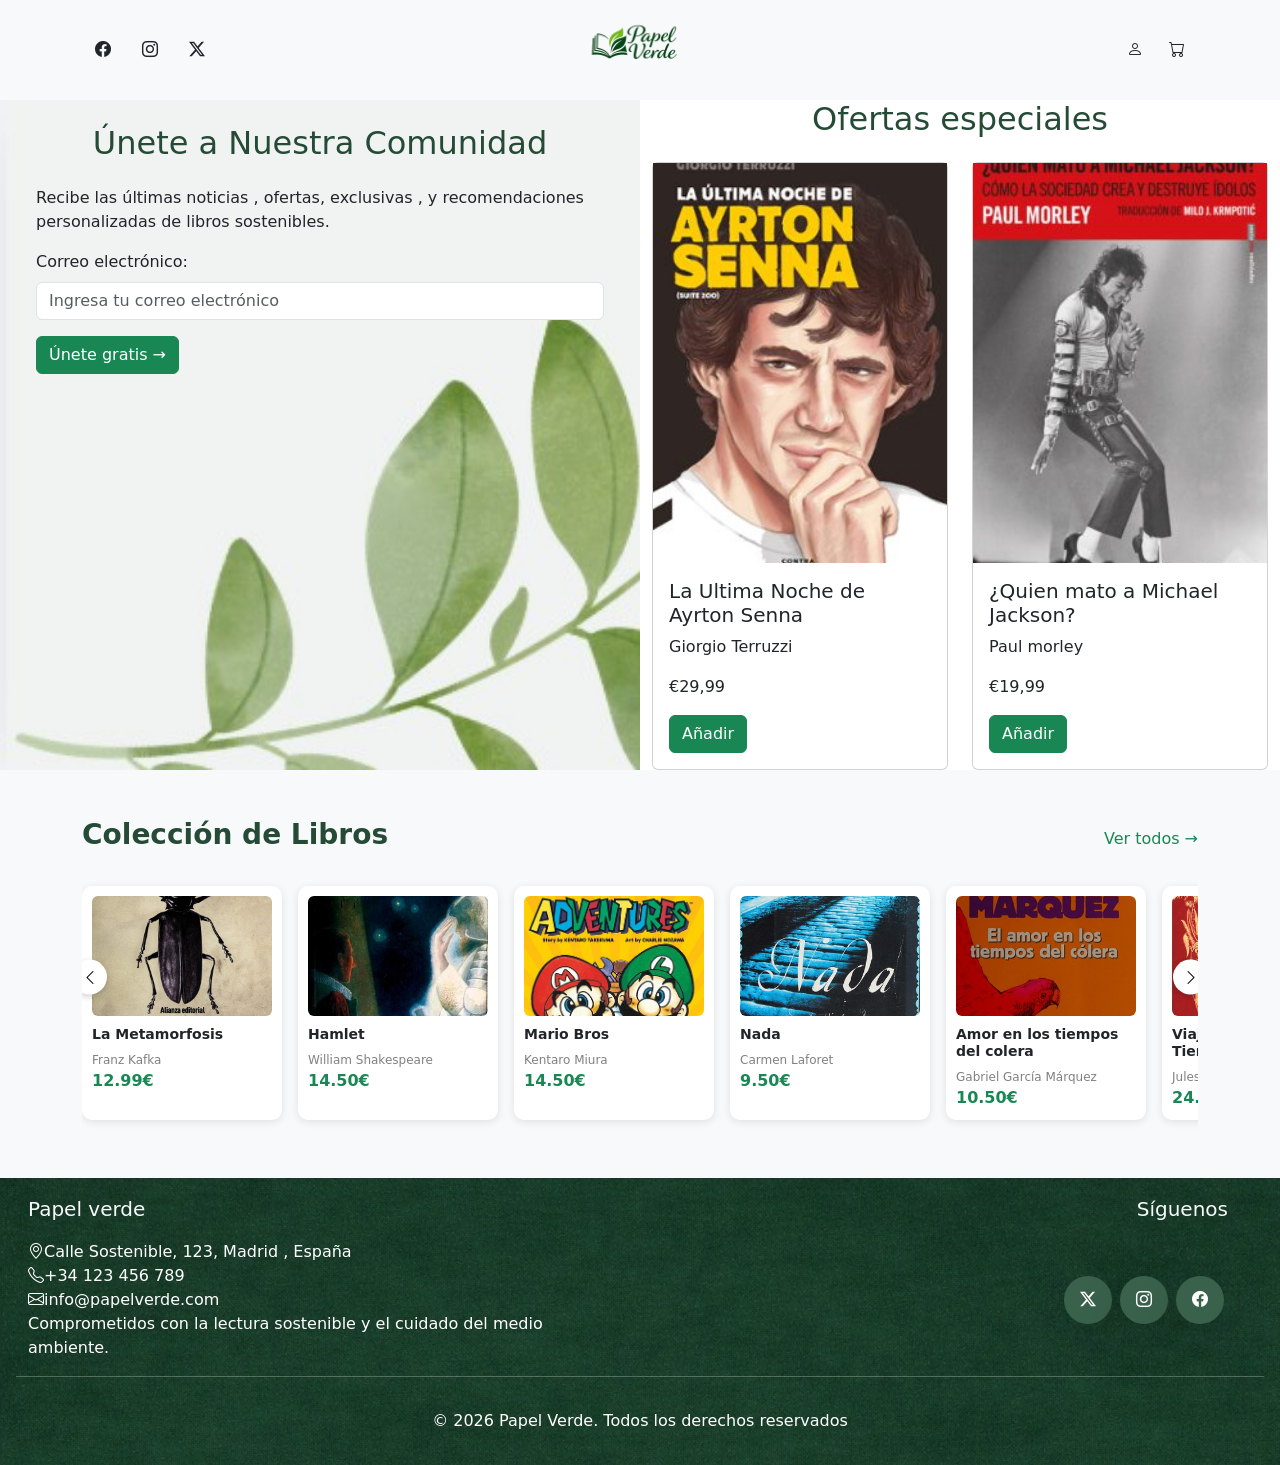
==== SPRINT_1/index.html @ bc1d5c81 "feat : reorganización Carpetas" ====
<!DOCTYPE html>
<html lang="en">
<head>
    <meta charset="UTF-8">
    <meta name="viewport" content="width=device-width, initial-scale=1.0">
    <title>Papel Verde</title>
    <link rel="icon"type="image/png" href="img/imgPapelVerde/Logoico.ico">
    <!-- Links a Boostrap-->
    <link rel="stylesheet" href="css/style.css">
    <link rel="stylesheet" href="https://cdn.jsdelivr.net/npm/bootstrap-icons@1.13.1/font/bootstrap-icons.min.css">
    <link href="https://cdn.jsdelivr.net/npm/bootstrap@5.3.8/dist/css/bootstrap.min.css" rel="stylesheet" integrity="sha384-sRIl4kxILFvY47J16cr9ZwB07vP4J8+LH7qKQnuqkuIAvNWLzeN8tE5YBujZqJLB" crossorigin="anonymous">
</head>
<body class="bg-light">

    <!-- Header  -->
    <header class="bg-light">
        <div class="container">
            <div class="row align-items-center">
                
                <div class="col-xl-3 col-4">
                    <button class="btn bi bi-facebook"></button>
                    <button class="btn bi bi-instagram"></button>
                    <button class="btn bi bi-twitter-x"></button>
                </div>
                
                <div class="col-xl-6 col-4 d-flex justify-content-center">
                    <img src="img/imgPapelVerde/Logotipo1.png" class="img-fluid" style="max-width: 150px;" alt="Logo de Papel Verde">
                </div>

                <div class="col-xl-3 col-4 d-flex justify-content-end">
                    <button class="btn bi bi-person"></button>
                    <button class="btn bi bi-cart"></button>
                </div>
                
            </div>
        </div>
    </header>

     <!-- Section -->
    <section class ="container-fluid bg-white">

        
       <div class="row justify-content-center"> 

            <!-- Formulario de suscripción -->
            
            <div class="col-12 col-xl-6 Formulario justify-content-center align-items-center " style="background-image: url(img/fondoFormu.jpg); background-size: cover;">
                <div class="m-4">
                    <h2 class="text-center mb-4" style="color: #254B36;">Únete a Nuestra Comunidad</h2>
                    <p>Recibe las últimas noticias , ofertas, exclusivas , y recomendaciones personalizadas de libros sostenibles.</p>
                    <form>
                        <div class="mb-3">
                            <label for="email" class="form-label">Correo electrónico:</label>
                            <input type="email" class="form-control w-60" id="email" placeholder="Ingresa tu correo electrónico">
                        </div>
                    
                        <button type="submit" class="btn btn-success">Únete gratis → </button>
                    </form>
                </div>
                
            </div>

            <!-- Ofertas especiales -->
            <div class="Ofertas col-12 col-xl-6">

                <h2 class="text-center mb-4 " style="color: #254B36;" >Ofertas especiales</h2>

                
                <div class="articulos row justify-content-between">
                    
                        <div class="Senna col-6">
                            <div class="card">
                                <div style="background-image: url(img/senna.webp); height: 400px; background-size: cover; background-position: center;"></div>
                                <div class="card-body">
                                    <h5 class="card-title">La Ultima Noche de Ayrton Senna</h5>
                                    <p class="card-text">Giorgio Terruzzi</p>
                                    <p class="prize-text">€29,99</p>
                                    <a href="#" class="btn btn-success">Añadir</a>
                                </div>
                            </div>
                        </div>

                        <div class="Michael col-6">
                            <div class="card" >
                                <div style="background-image: url(img/michael.webp); height: 400px; background-size: cover; background-position: center;"></div>                                <div class="card-body">
                                    <h5 class="card-title">¿Quien mato a Michael Jackson?</h5>
                                    <p class="card-text">Paul morley</p>
                                    <p class="prize-text">€19,99</p>
                                    <a href="#" class="btn btn-success">Añadir</a>
                                </div>
                            </div>
                        </div>
                </div>
                
            </div>
       </div>

    </section>

<section class="container my-5">
  <div class="d-flex justify-content-between align-items-center mb-3">
    <h3 class="fw-bold " style="color: #254B36;">Colección de Libros</h3>
    <a href="#" class="text-success text-decoration-none">Ver todos →</a>
  </div>

  <div class="carousel-container position-relative">
    
    <button class="carousel-btn left" id="prevBtn">
      <i class="bi bi-chevron-left"></i>
    </button>

    <div class="carousel-track" id="carouselTrack">
      
      <!-- CARD -->
      <div class="book-card">
        <img src="img/kafka.webp" alt="">
        <h6>La Metamorfosis</h6>
        <p>Franz Kafka</p>
        <span>12.99€</span>
      </div>

      <div class="book-card">
        <img src="img/ws1.jpg" alt="">
        <h6>Hamlet</h6>
        <p>William Shakespeare</p>
        <span>14.50€</span>
      </div>

        <div class="book-card">
        <img src="img/kentaro.jpg" alt="">
        <h6>Mario Bros</h6>
        <p>Kentaro Miura</p>
        <span>14.50€</span>
      </div>

      
        <div class="book-card">
        <img src="img/cnada.jpg" alt="">
        <h6>Nada</h6>
        <p>Carmen Laforet</p>
        <span>9.50€</span>
      </div>

      
        <div class="book-card">
        <img src="img/gabo1.jpg" alt="">
        <h6>Amor en los tiempos del colera</h6>
        <p>Gabriel García Márquez</p>
        <span>10.50€</span>
      </div>


        <div class="book-card">
        <img src="img/jv1.jpg" alt="">
        <h6>Viaje al centro de la Tierra</h6>
        <p>Jules Verne</p>
        <span>24.50€</span>
      </div>

      
        <div class="book-card">
        <img src="img/marpz.jpg" alt="">
        <h6>Der pate </h6>
        <p>Mario</p>
        <span>4.50€</span>
      </div>

      
        <div class="book-card">
        <img src="img/hailmarry.webp" alt="">
        <h6>Proyecto Salvación </h6>
        <p>Andy Weir</p>
        <span>10.50€</span>
      </div>

      
    </div>

    <button class="carousel-btn right" id="nextBtn">
      <i class="bi bi-chevron-right"></i>
    </button>

  </div>
</section>

<!-- FOOTER  -->

<footer class="container-fluid p-2" style='background-image: url("img/bg-footer.jpeg")'>
    
    <div class="row m-2">
        <div class="col-xl-6 col-12">
            <p class="text-bold text-light fs-5">Papel verde</p>
            <span><i class="bi bi-geo-alt"></i>Calle Sostenible, 123, Madrid , España</span>
            <br>
            <span><i class="bi bi-telephone"></i>+34 123 456 789</span>
            <br>
            <span><i class="bi bi-envelope"></i>info@papelverde.com</span>
        
            <p>Comprometidos con la lectura sostenible y el cuidado del medio ambiente.</p>
           
        </div>

        <div class="row col-xl-6 col-12">
            <div class="text-end d-xl-block d-none">
                <span class="text-light text-end fs-5"> Síguenos</span>
            </div>
            <!-- Redes sociales  -->
            <div class="col-xl-12 col-12 d-xl-flex d-none justify-content-end">
                <a href="https://www.twitter.com"><button class="btn-social rounded-circle shadow-lg bi bi-twitter-x mx-1"></button></a>
                <a href="https://www.instagram.com"><button class="btn-social rounded-circle shadow-lg bi bi-instagram mx-1"></button></a>
                <a href="https://www.facebook.com"><button class="btn-social rounded-circle shadow-lg bi bi-facebook mx-1"></button></a>
            </div>

            <!-- Redes sociales para móvil -->
            <div class="col-xl-12 col-12 d-xl-none d-flex justify-content-center mb-3">
                <a href="https://www.twitter.com"><button class="btn-social rounded-circle shadow-lg bi bi-twitter-x mx-1"></button></a>
                <a href="https://www.instagram.com"><button class="btn-social rounded-circle shadow-lg bi bi-instagram mx-1"></button></a>
                <a href="https://www.facebook.com"><button class="btn-social rounded-circle shadow-lg bi bi-facebook mx-1"></button></a>
            </div>

        </div>

        <!-- Línea divisoria -->
        <hr class="d-xl-block d-none">
        <div class="col-12 my-3 text-center">
            <span>© 2026 Papel Verde. Todos los derechos reservados</span>
        </div>
    </div> 
</footer>



<!-- Carrusel de libros Script con JavaScript -->
<script type="module">
  import { initCarousel } from './js/carousel.js';
  initCarousel();
</script>




<script src="https://cdn.jsdelivr.net/npm/bootstrap@5.3.8/dist/js/bootstrap.bundle.min.js" integrity="sha384-FKyoEForCGlyvwx9Hj09JcYn3nv7wiPVlz7YYwJrWVcXK/BmnVDxM+D2scQbITxI" crossorigin="anonymous"></script>
</body>
</html>
---- SPRINT_1/css/style.css ----
.carousel-container {
  overflow: hidden;
}

.carousel-track {
  display: flex;
  gap: 16px;
  overflow-x: auto;
  scroll-behavior: smooth;
  padding: 10px 0;
}

/* ocultar scrollbar */
.carousel-track::-webkit-scrollbar {
  display: none;
}

.book-card {
  min-width: 200px;
  max-width: 200px;
  background: #fff;
  border-radius: 10px;
  padding: 10px;
  flex: 0 0 auto;
  box-shadow: 0 2px 8px rgba(0,0,0,0.1);
}

.book-card img {
  width: 100%;
  height: 120px;
  object-fit: cover;
  border-radius: 6px;
}

.book-card h6 {
  margin-top: 10px;
  font-size: 14px;
  font-weight: 600;
}

.book-card p {
  font-size: 12px;
  color: gray;
  margin: 0;
}

.book-card span {
  font-weight: bold;
  color: #198754;
}

/* botones */
.carousel-btn {
  position: absolute;
  top: 40%;
  transform: translateY(-50%);
  border: none;
  background: white;
  box-shadow: 0 2px 6px rgba(0,0,0,0.2);
  width: 35px;
  height: 35px;
  border-radius: 50%;
  z-index: 10;
}

.carousel-btn.left {
  left: -10px;
}

.carousel-btn.right {
  right: -10px;
}

/* Estilos para el footer */

footer{
    background-image: url("../img/bg-footer.jpeg");
    color: white;
}

/* Estilos para los botones de redes sociales */
.btn-social{
    background-color: #39614B;
    border: none;
    width: 3em;
    height: 3em;
    color:white;
}

/* 📱 RESPONSIVE  MOBILE */
@media (max-width: 768px) {
  .book-card {
    min-width: 150px;
    max-width: 150px;
  }

  .book-card img {
    height: 100px;
  }
}
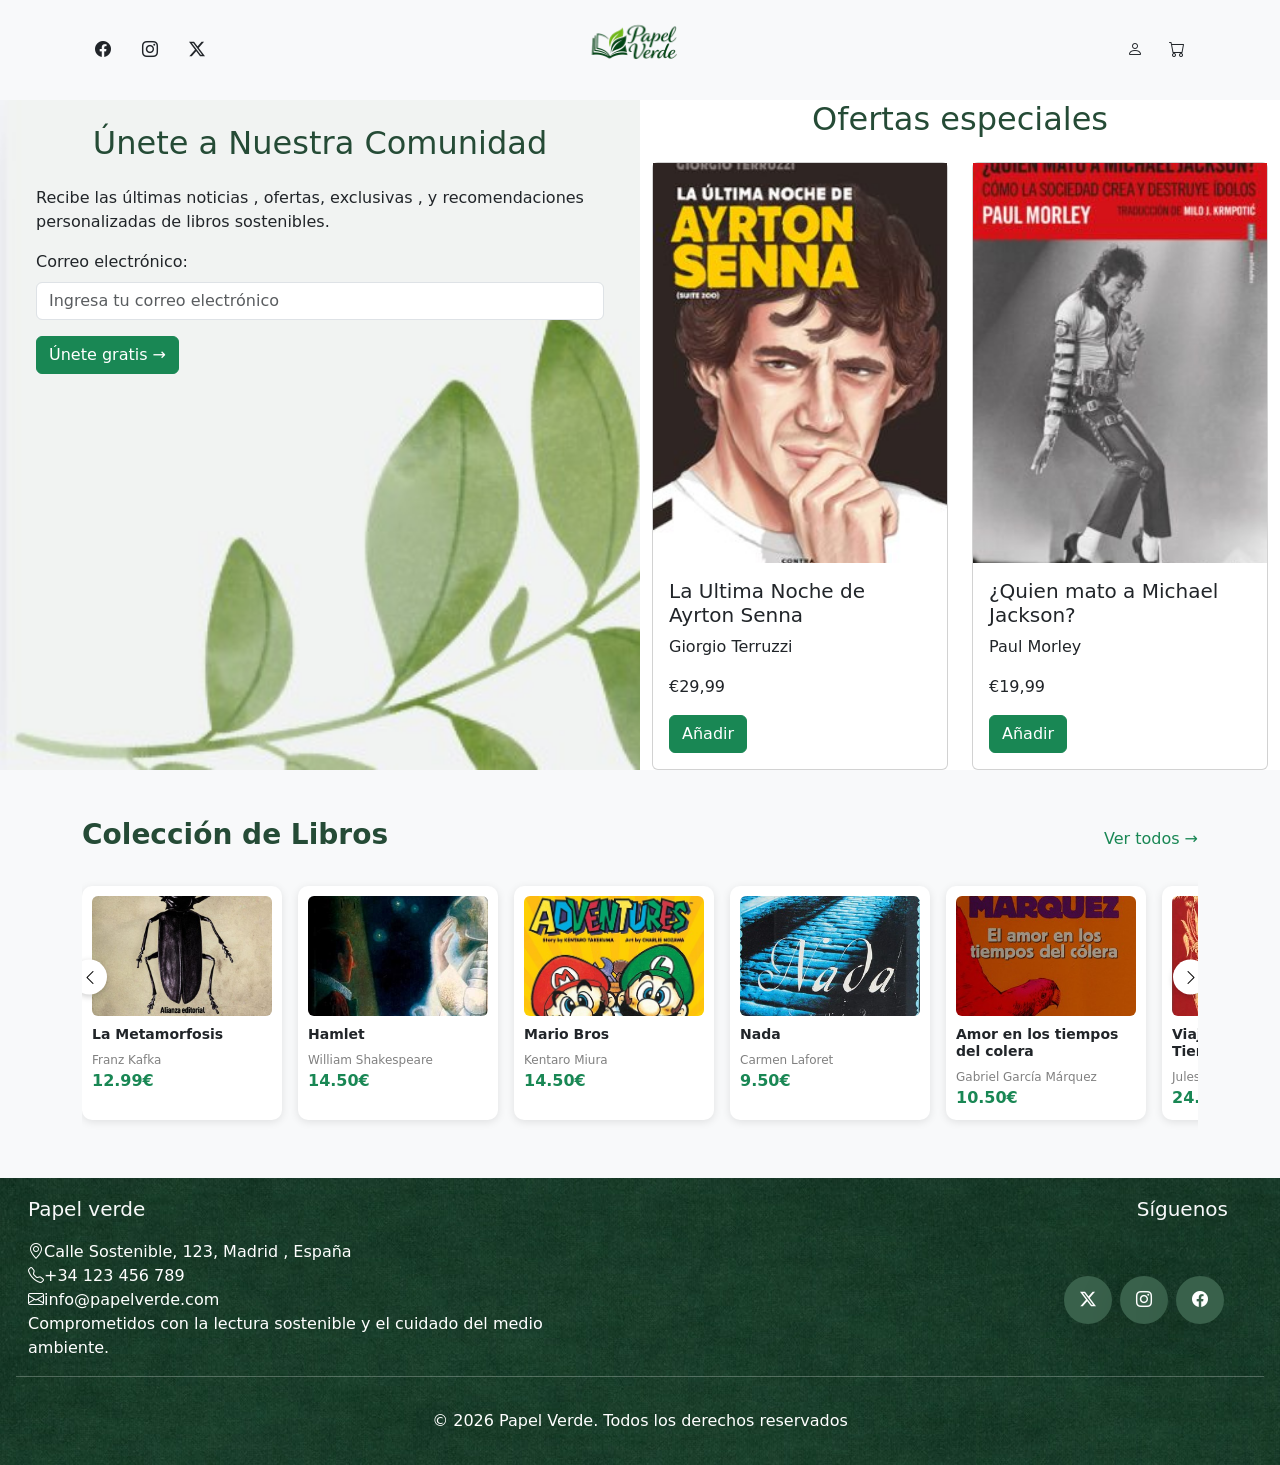
==== commit 07065a2f: "feat: ajustes" ====
--- a/SPRINT_1/index.html
+++ b/SPRINT_1/index.html
@@ -84,7 +84,7 @@
                             <div class="card" >
                                 <div style="background-image: url(img/michael.webp); height: 400px; background-size: cover; background-position: center;"></div>                                <div class="card-body">
                                     <h5 class="card-title">¿Quien mato a Michael Jackson?</h5>
-                                    <p class="card-text">Paul morley</p>
+                                    <p class="card-text">Paul Morley</p>
                                     <p class="prize-text">€19,99</p>
                                     <a href="#" class="btn btn-success">Añadir</a>
                                 </div>
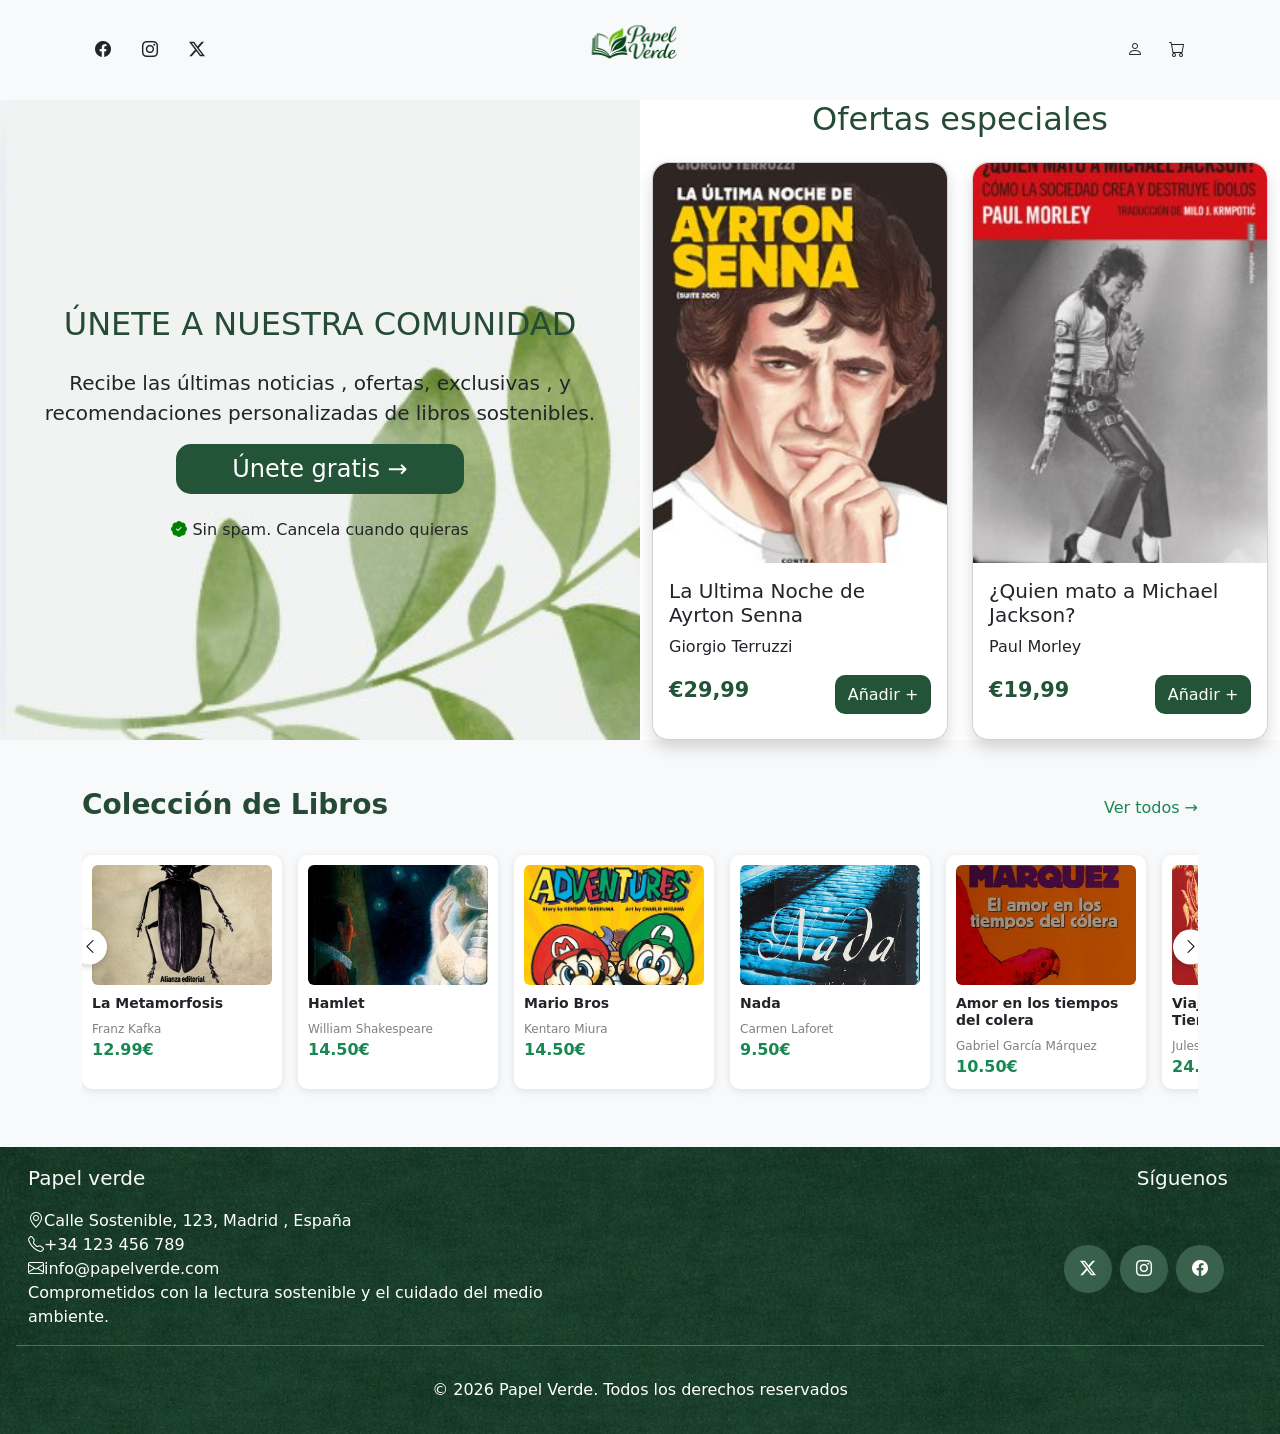
==== commit d65e3d6e: "feat: Mejoras en La landing y comienzo Formulario" ====
--- a/SPRINT_1/index.html
+++ b/SPRINT_1/index.html
@@ -24,7 +24,7 @@
                 </div>
                 
                 <div class="col-xl-6 col-4 d-flex justify-content-center">
-                    <img src="img/imgPapelVerde/Logotipo1.png" class="img-fluid" style="max-width: 150px;" alt="Logo de Papel Verde">
+                    <a href="index.html"><img src="img/imgPapelVerde/Logotipo1.png" class="img-fluid" style="max-width: 150px;" alt="Logo de Papel Verde"></a>
                 </div>
 
                 <div class="col-xl-3 col-4 d-flex justify-content-end">
@@ -44,22 +44,18 @@
 
             <!-- Formulario de suscripción -->
             
-            <div class="col-12 col-xl-6 Formulario justify-content-center align-items-center " style="background-image: url(img/fondoFormu.jpg); background-size: cover;">
+            <div class="col-12 col-xl-6 Formulario justify-content-center align-content-center" style="background-image: url(img/fondoFormu.jpg); background-size: cover;">
                 <div class="m-4">
-                    <h2 class="text-center mb-4" style="color: #254B36;">Únete a Nuestra Comunidad</h2>
-                    <p>Recibe las últimas noticias , ofertas, exclusivas , y recomendaciones personalizadas de libros sostenibles.</p>
-                    <form>
-                        <div class="mb-3">
-                            <label for="email" class="form-label">Correo electrónico:</label>
-                            <input type="email" class="form-control w-60" id="email" placeholder="Ingresa tu correo electrónico">
-                        </div>
+                    <h2 class="text-center mb-4" style="color: #254B36;">ÚNETE A NUESTRA COMUNIDAD</h2>
                     
-                        <button type="submit" class="btn btn-success">Únete gratis → </button>
-                    </form>
-                </div>
-                
-            </div>
-
+                    <p class="fs-5 text-center">Recibe las últimas noticias , ofertas, exclusivas , y recomendaciones personalizadas de libros sostenibles.</p>
+                        <div class="mb-3 d-flex justify-content-center">
+                            <a href="formulario.html"><button style="width: 12em;" class="btn-unirse fs-4">Únete gratis → </button></a>
+                        </div>      
+                </div>
+                <p class="text-center"><i style="color: green;" class="bi bi-patch-check-fill"></i> Sin spam. Cancela cuando quieras</p>
+            </div>
+            
             <!-- Ofertas especiales -->
             <div class="Ofertas col-12 col-xl-6">
 
@@ -69,24 +65,30 @@
                 <div class="articulos row justify-content-between">
                     
                         <div class="Senna col-6">
-                            <div class="card">
-                                <div style="background-image: url(img/senna.webp); height: 400px; background-size: cover; background-position: center;"></div>
+                            <div class="card rounded-4 shadow">
+                                <div class="rounded-top-4" style="background-image: url(img/senna.webp); height: 400px; background-size: cover; background-position: center;"></div>
                                 <div class="card-body">
                                     <h5 class="card-title">La Ultima Noche de Ayrton Senna</h5>
                                     <p class="card-text">Giorgio Terruzzi</p>
-                                    <p class="prize-text">€29,99</p>
-                                    <a href="#" class="btn btn-success">Añadir</a>
+                                    <div class="d-flex justify-content-between">
+                                        <p class="prize-text">€29,99</p>
+                                        <button class="btn-añadir">Añadir +</button>
+                                    </div>
+                                   
                                 </div>
                             </div>
                         </div>
 
                         <div class="Michael col-6">
-                            <div class="card" >
-                                <div style="background-image: url(img/michael.webp); height: 400px; background-size: cover; background-position: center;"></div>                                <div class="card-body">
+                            <div class="card rounded-4 shadow">
+                                <div class="rounded-top-4" style="background-image: url(img/michael.webp); height: 400px; background-size: cover; background-position: center;"></div>                                <div class="card-body">
                                     <h5 class="card-title">¿Quien mato a Michael Jackson?</h5>
                                     <p class="card-text">Paul Morley</p>
-                                    <p class="prize-text">€19,99</p>
-                                    <a href="#" class="btn btn-success">Añadir</a>
+                                    <div class="d-flex justify-content-between">
+                                        <p class="prize-text">€19,99</p>
+                                        <button class="btn-añadir">Añadir +</button>
+                                    </div>
+                                    
                                 </div>
                             </div>
                         </div>
--- a/SPRINT_1/css/style.css
+++ b/SPRINT_1/css/style.css
@@ -74,17 +74,39 @@
 /* Estilos para el footer */
 
 footer{
-    background-image: url("../img/bg-footer.jpeg");
-    color: white;
+  background-image: url("../img/bg-footer.jpeg");
+  color: white;
 }
 
 /* Estilos para los botones de redes sociales */
 .btn-social{
-    background-color: #39614B;
-    border: none;
-    width: 3em;
-    height: 3em;
-    color:white;
+  background-color: #39614B;
+  border: none;
+  width: 3em;
+  height: 3em;
+  color:white;
+}
+
+.btn-unirse{
+  background-color: #235437;
+  color:white;
+  border: none;
+  padding: 0.3em;
+  border-radius: 15px;
+}
+
+.btn-añadir{
+  background-color: #235437;
+  color:white;
+  border:none;
+  border-radius: 10px;
+  width: 6em;
+  height: 2.4em;
+}
+.prize-text{
+  color:#235437;
+  font-weight: bold;
+  font-size: 1.3em;
 }
 
 /* 📱 RESPONSIVE  MOBILE */
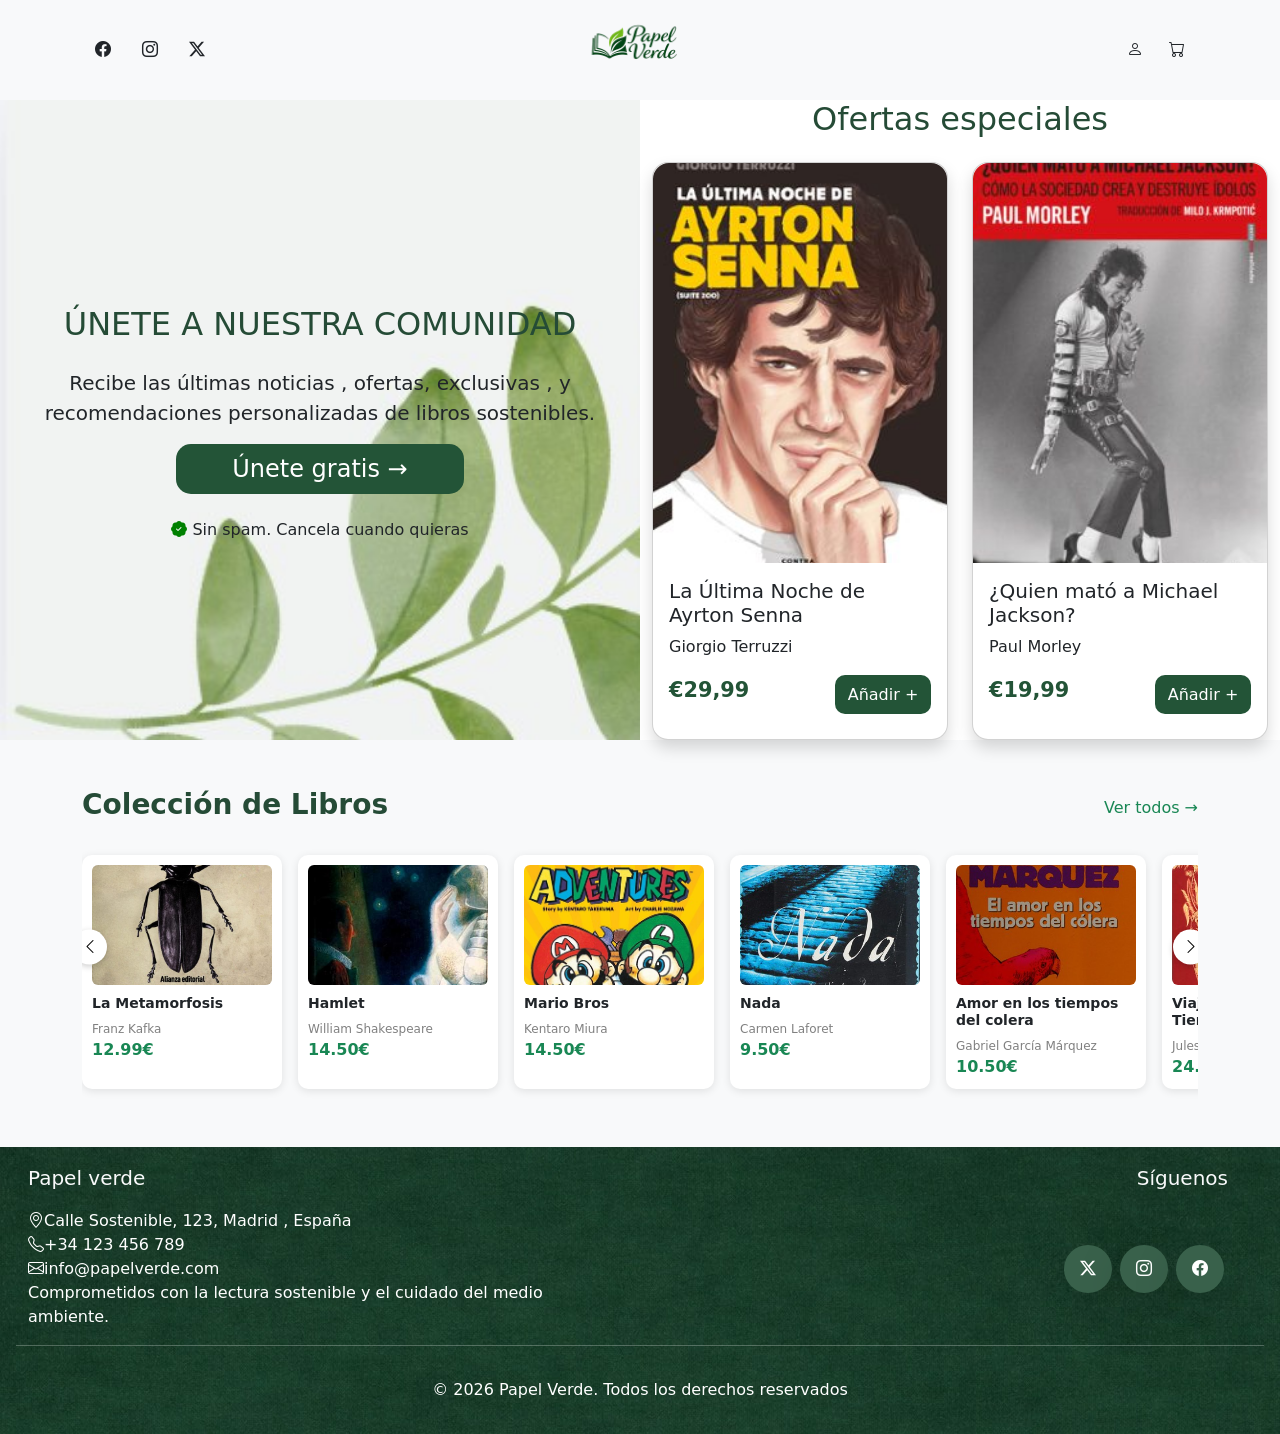
==== commit c3af5094: "feat : Formulario validaciones" ====
--- a/SPRINT_1/index.html
+++ b/SPRINT_1/index.html
@@ -68,7 +68,7 @@
                             <div class="card rounded-4 shadow">
                                 <div class="rounded-top-4" style="background-image: url(img/senna.webp); height: 400px; background-size: cover; background-position: center;"></div>
                                 <div class="card-body">
-                                    <h5 class="card-title">La Ultima Noche de Ayrton Senna</h5>
+                                    <h5 class="card-title">La Última Noche de Ayrton Senna</h5>
                                     <p class="card-text">Giorgio Terruzzi</p>
                                     <div class="d-flex justify-content-between">
                                         <p class="prize-text">€29,99</p>
@@ -82,7 +82,7 @@
                         <div class="Michael col-6">
                             <div class="card rounded-4 shadow">
                                 <div class="rounded-top-4" style="background-image: url(img/michael.webp); height: 400px; background-size: cover; background-position: center;"></div>                                <div class="card-body">
-                                    <h5 class="card-title">¿Quien mato a Michael Jackson?</h5>
+                                    <h5 class="card-title">¿Quien mató a Michael Jackson?</h5>
                                     <p class="card-text">Paul Morley</p>
                                     <div class="d-flex justify-content-between">
                                         <p class="prize-text">€19,99</p>
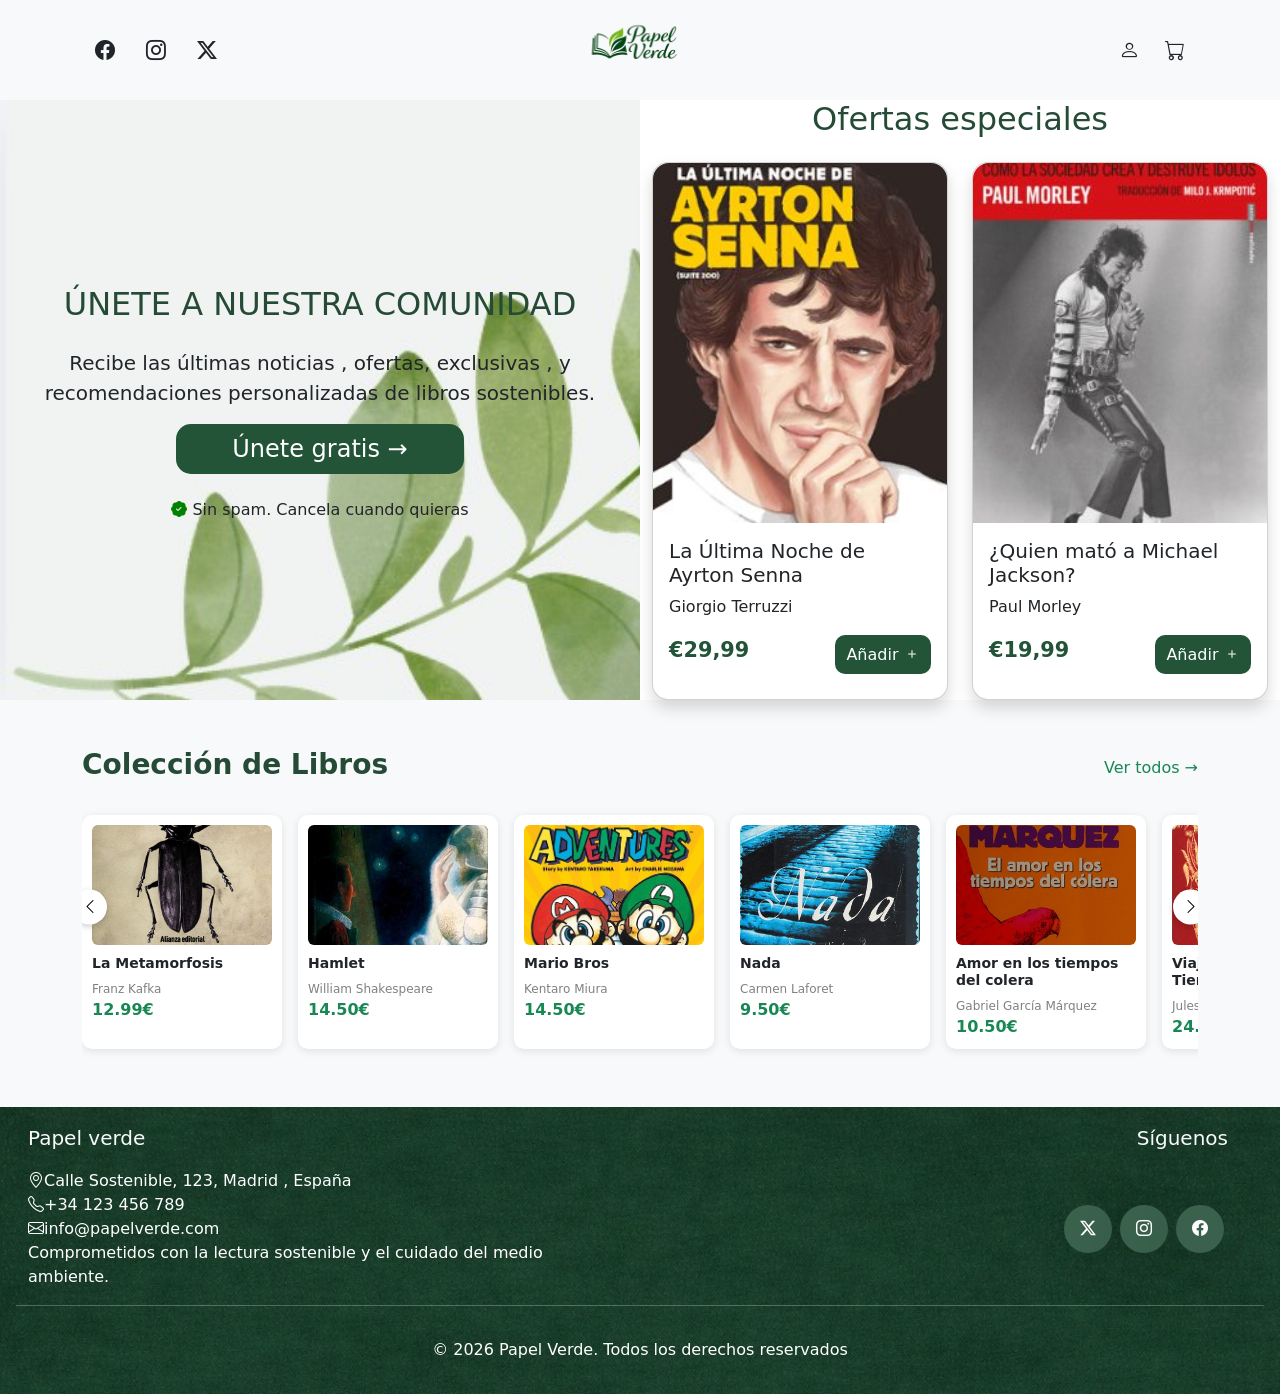
==== commit fbb7506b: "feat : Arreglo iconos y validaciones" ====
--- a/SPRINT_1/index.html
+++ b/SPRINT_1/index.html
@@ -17,10 +17,16 @@
         <div class="container">
             <div class="row align-items-center">
                 
-                <div class="col-xl-3 col-4">
-                    <button class="btn bi bi-facebook"></button>
-                    <button class="btn bi bi-instagram"></button>
-                    <button class="btn bi bi-twitter-x"></button>
+                <div class="col-xl-3 col-4 d-xl-block d-none">
+                    <a href="https://www.facebook.com"> <button class="btn bi bi-facebook fs-5"></button></a>   
+                    <a href="https://www.instagram.com"> <button class="btn bi bi-instagram fs-5"></button></a>
+                    <a href="https://www.twitter.com"> <button class="btn bi bi-twitter-x fs-5"></button></a>
+                </div>
+
+                <div class="col-xl-3 col-4 d-xl-none d-flex justify-content-around">
+                    <a href="https://www.facebook.com" class="bi bi-facebook w-25 text-dark"></a>   
+                    <a href="https://www.instagram.com" class="bi bi-instagram w-25 text-dark"></a>
+                    <a href="https://www.twitter.com" class="bi bi-twitter-x w-25 text-dark"></a>
                 </div>
                 
                 <div class="col-xl-6 col-4 d-flex justify-content-center">
@@ -28,8 +34,8 @@
                 </div>
 
                 <div class="col-xl-3 col-4 d-flex justify-content-end">
-                    <button class="btn bi bi-person"></button>
-                    <button class="btn bi bi-cart"></button>
+                    <button class="btn bi bi-person fs-5"></button>
+                    <button class="btn bi bi-cart fs-5"></button>
                 </div>
                 
             </div>
@@ -48,7 +54,8 @@
                 <div class="m-4">
                     <h2 class="text-center mb-4" style="color: #254B36;">ÚNETE A NUESTRA COMUNIDAD</h2>
                     
-                    <p class="fs-5 text-center">Recibe las últimas noticias , ofertas, exclusivas , y recomendaciones personalizadas de libros sostenibles.</p>
+                    <p class="fw-italic d-block d-xl-none text-center">Recibe las últimas noticias , ofertas, exclusivas , y recomendaciones personalizadas de libros sostenibles.</p>
+                    <p class="d-xl-block d-none fs-5 text-center">Recibe las últimas noticias , ofertas, exclusivas , y recomendaciones personalizadas de libros sostenibles.</p>
                         <div class="mb-3 d-flex justify-content-center">
                             <a href="formulario.html"><button style="width: 12em;" class="btn-unirse fs-4">Únete gratis → </button></a>
                         </div>      
@@ -66,28 +73,28 @@
                     
                         <div class="Senna col-6">
                             <div class="card rounded-4 shadow">
-                                <div class="rounded-top-4" style="background-image: url(img/senna.webp); height: 400px; background-size: cover; background-position: center;"></div>
+                                <div class="rounded-top-4" style="background-image: url(img/senna.webp); height: 40vh; background-size: cover; background-position: center;"></div>
                                 <div class="card-body">
                                     <h5 class="card-title">La Última Noche de Ayrton Senna</h5>
                                     <p class="card-text">Giorgio Terruzzi</p>
                                     <div class="d-flex justify-content-between">
                                         <p class="prize-text">€29,99</p>
-                                        <button class="btn-añadir">Añadir +</button>
+                                        <button class="btn-añadir d-none d-xl-block">Añadir <i class="bi bi-plus"></i></button>
+                                        <button class="btn-añadir position-absolute bottom-0 end-0 bi bi-plus-lg d-xl-none d-block"></button>                                          
                                     </div>
-                                   
                                 </div>
                             </div>
                         </div>
 
                         <div class="Michael col-6">
                             <div class="card rounded-4 shadow">
-                                <div class="rounded-top-4" style="background-image: url(img/michael.webp); height: 400px; background-size: cover; background-position: center;"></div>                                <div class="card-body">
+                                <div class="rounded-top-4" style="background-image: url(img/michael.webp); height: 40vh; background-size: cover; background-position: center;"></div>                                <div class="card-body">
                                     <h5 class="card-title">¿Quien mató a Michael Jackson?</h5>
                                     <p class="card-text">Paul Morley</p>
                                     <div class="d-flex justify-content-between">
                                         <p class="prize-text">€19,99</p>
-                                        <button class="btn-añadir">Añadir +</button>
-                                    </div>
+                                        <button class="btn-añadir d-none d-xl-block">Añadir <i class="bi bi-plus"></i></button>
+                                        <button class="btn-añadir position-absolute bottom-0 end-0 bi bi-plus-lg d-xl-none d-block fw-1"></button>                                    </div>
                                     
                                 </div>
                             </div>
--- a/SPRINT_1/css/style.css
+++ b/SPRINT_1/css/style.css
@@ -95,6 +95,8 @@
   border-radius: 15px;
 }
 
+
+
 .btn-añadir{
   background-color: #235437;
   color:white;
@@ -103,6 +105,7 @@
   width: 6em;
   height: 2.4em;
 }
+
 .prize-text{
   color:#235437;
   font-weight: bold;
@@ -119,4 +122,16 @@
   .book-card img {
     height: 100px;
   }
+  .prize-text{
+    color:#235437;
+    font-weight: bold;
+    font-size: 1em;
+  }
+  .btn-añadir{
+    border-radius: 0px;
+    width: 2.4em; 
+    font-weight: bolder;
+  }
+ 
+
 }
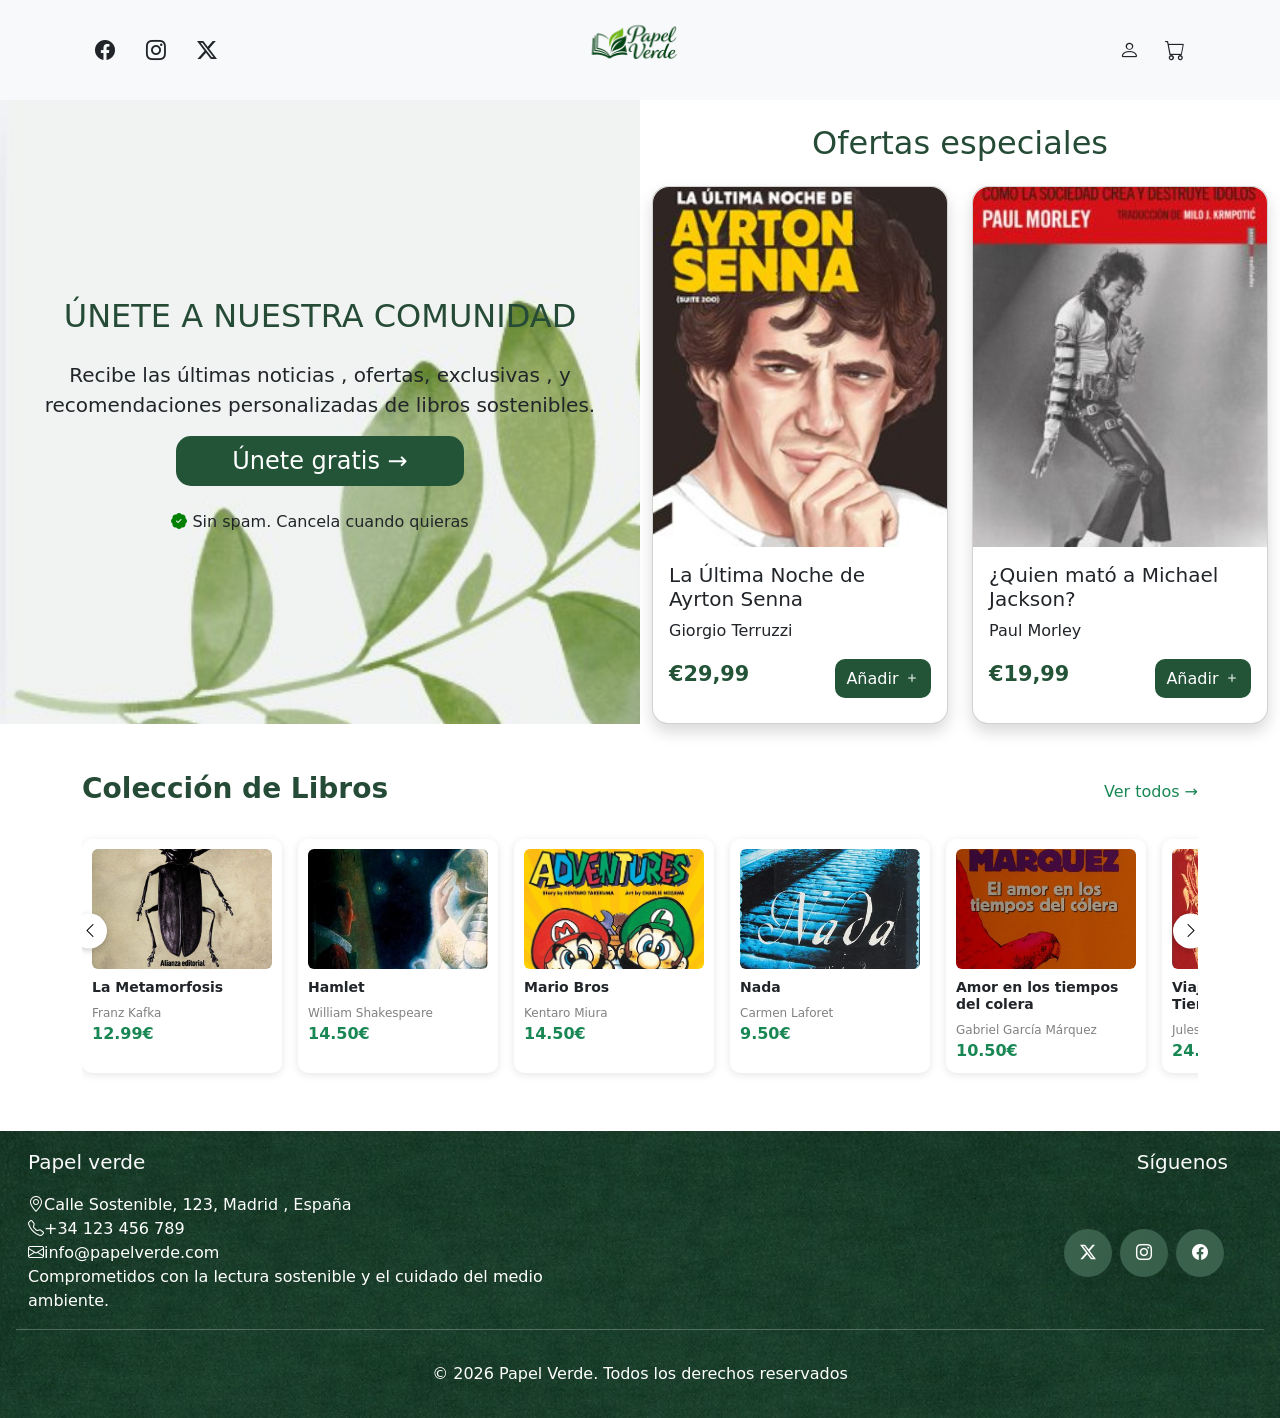
==== commit e9854eb3: "feat : Validaciones etc" ====
--- a/SPRINT_1/index.html
+++ b/SPRINT_1/index.html
@@ -10,7 +10,7 @@
     <link rel="stylesheet" href="https://cdn.jsdelivr.net/npm/bootstrap-icons@1.13.1/font/bootstrap-icons.min.css">
     <link href="https://cdn.jsdelivr.net/npm/bootstrap@5.3.8/dist/css/bootstrap.min.css" rel="stylesheet" integrity="sha384-sRIl4kxILFvY47J16cr9ZwB07vP4J8+LH7qKQnuqkuIAvNWLzeN8tE5YBujZqJLB" crossorigin="anonymous">
 </head>
-<body class="bg-light">
+<body class="bg-white">
 
     <!-- Header  -->
     <header class="bg-light">
@@ -66,7 +66,7 @@
             <!-- Ofertas especiales -->
             <div class="Ofertas col-12 col-xl-6">
 
-                <h2 class="text-center mb-4 " style="color: #254B36;" >Ofertas especiales</h2>
+                <h2 class="text-center my-4 " style="color: #254B36;" >Ofertas especiales</h2>
 
                 
                 <div class="articulos row justify-content-between">
